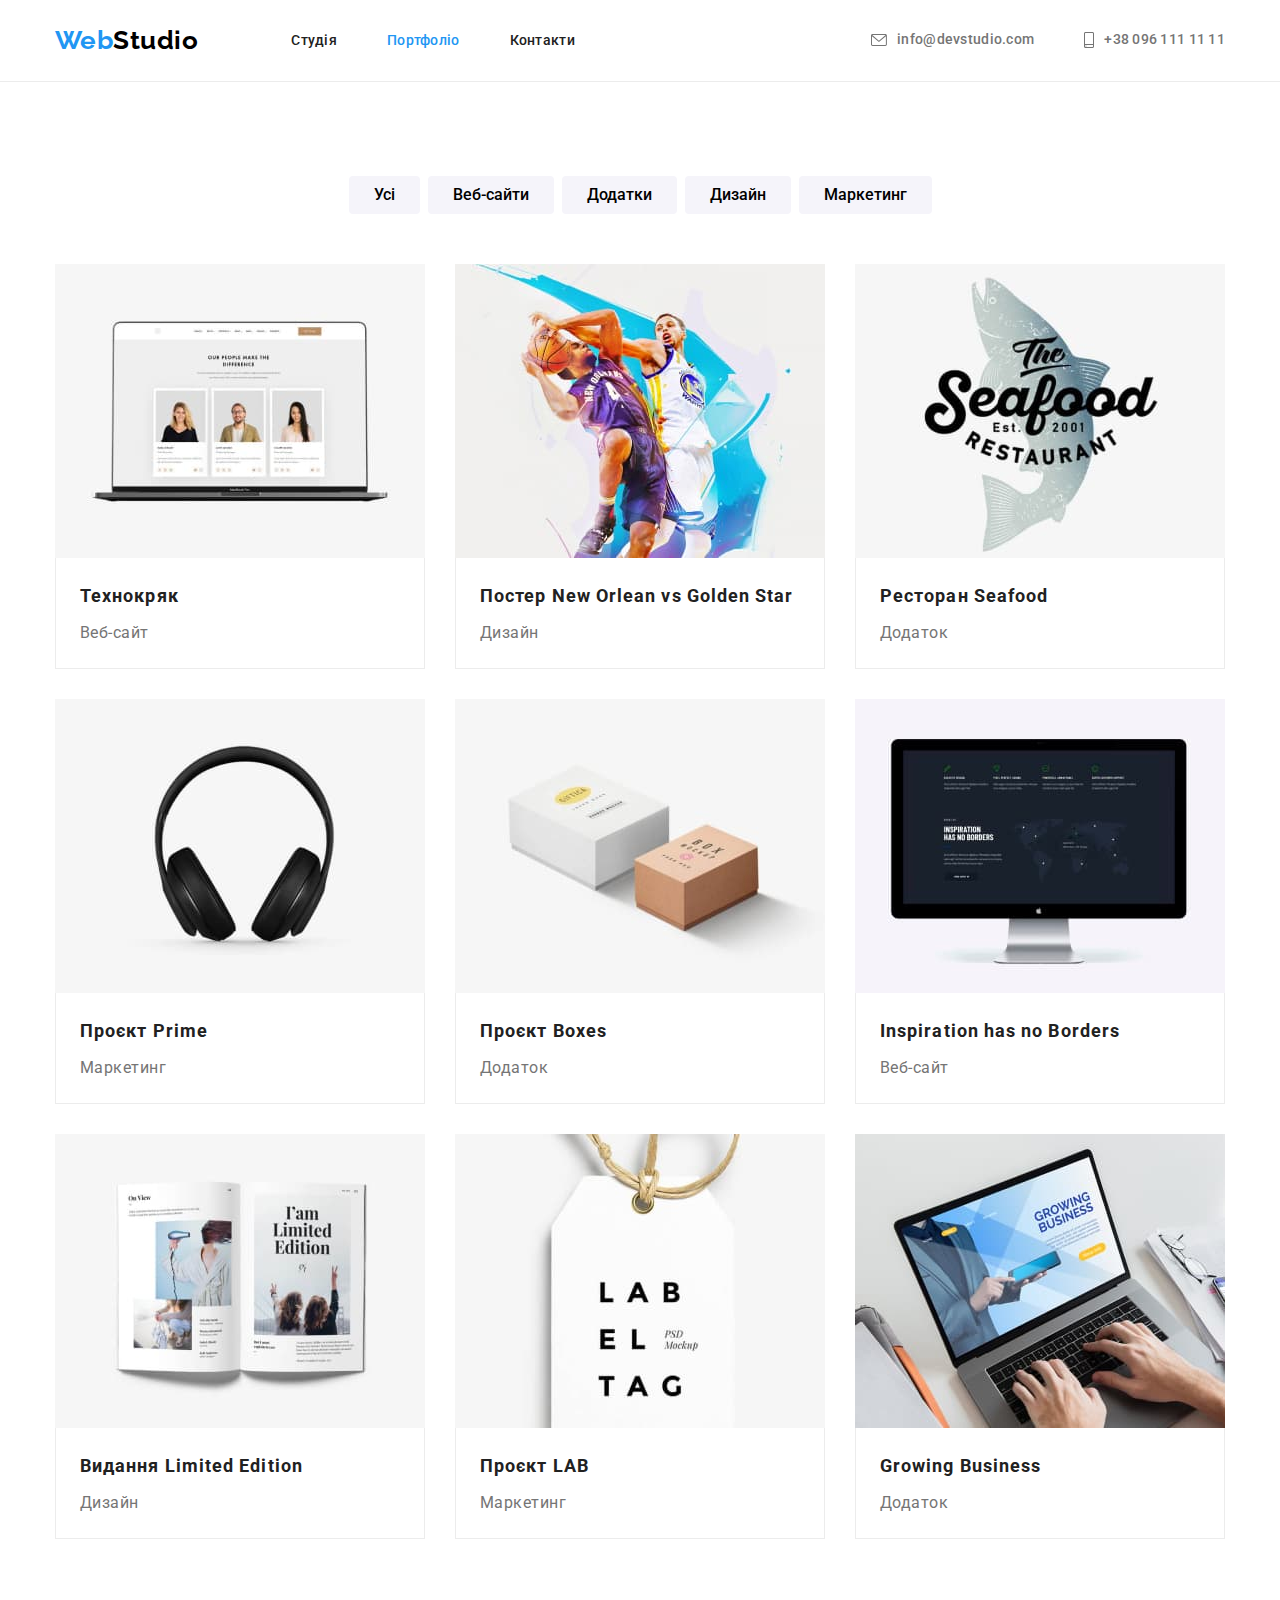
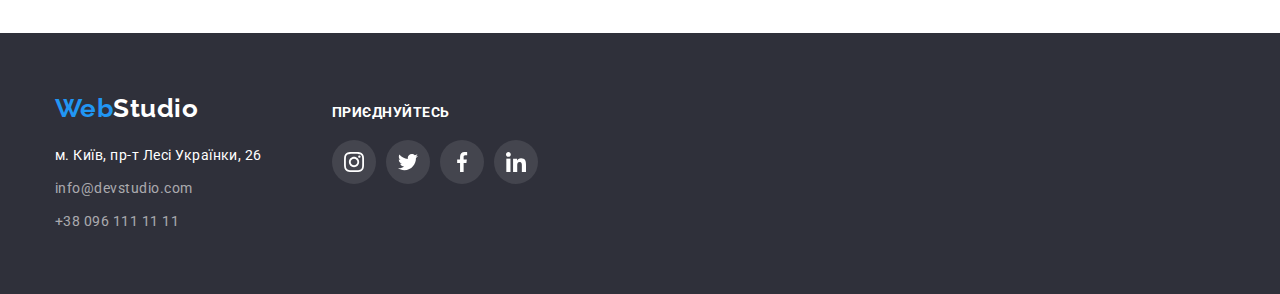
==== portfolio.html @ dd280669 "creates repo" ====
<!DOCTYPE html>
<html lang="uk">
  <head>
    <meta charset="UTF-8" />
    <meta http-equiv="X-UA-Compatible" content="IE=edge" />
    <meta name="viewport" content="width=device-width, initial-scale=1.0" />
    <link
      href="https://fonts.googleapis.com/css2?family=Raleway:wght@700&family=Roboto:wght@400;500;700;900&display=swap"
      rel="stylesheet"
    />
    <link
      rel="stylesheet"
      href="https://cdn.jsdelivr.net/npm/modern-normalize@1.1.0/modern-normalize.min.css"
    />
    <link rel="stylesheet" href="./styles/styles.css" />
    <title>Портфоліо</title>
  </head>
  <body>
    <!--header-->
    <header class="page-header">
      <div class="container main-header">
        <nav class="header-nav">
          <div class="head-wrap">
            <a class="logo link" href="./index.html" lang="en">
              <span class="logo-accent">Web</span>Studio</a
            >
            <ul class="nav list">
              <li class="nav-list-item">
                <a href="./index.html" class="nav-link link">Студія</a>
              </li>
              <li class="nav-list-item">
                <a href="./portfolio.html" class="nav-link link current"
                  >Портфоліо</a
                >
              </li>
              <li class="nav-list-item">
                <a href="#" class="nav-link link">Контакти</a>
              </li>
            </ul>
          </div>
        </nav>
        <ul class="contacts list">
          <li class="header-contacts-item">
            <a
              href="mailto:info@devstudio.com"
              lang="en"
              class="header-contact-link link"
            >
              <svg class="icon-header">
                <use
                  lang="en"
                  aria-label="mail icon"
                  href="./images/sprite.svg#icon-envelope"
                ></use>
              </svg>
              info@devstudio.com</a
            >
          </li>
          <li class="header-contacts-item">
            <a href="tel:+380961111111" class="header-contact-link link">
              <svg class="icon-header telephone">
                <use
                  lang="en"
                  aria-label="telephone icon"
                  href="./images/sprite.svg#icon-smartphone"
                ></use>
              </svg>
              +38 096 111 11 11</a
            >
          </li>
        </ul>
      </div>
    </header>
    <!--content-->
    <main class="portfolio-content">
      <section class="gallery section">
        <div class="container">
          <h1 class="title-hide">Портфоліо</h1>
          <ul class="filter-list list">
            <li><button type="button" class="portfolio-button">Усі</button></li>
            <li>
              <button type="button" class="portfolio-button">Веб-сайти</button>
            </li>
            <li>
              <button type="button" class="portfolio-button">Додатки</button>
            </li>
            <li>
              <button type="button" class="portfolio-button">Дизайн</button>
            </li>
            <li>
              <button type="button" class="portfolio-button">Маркетинг</button>
            </li>
          </ul>
          <ul class="gallery-list list">
            <li class="portfolio-list-item item">
              <a class="project-link link" href="#">
                <img
                  src="./images/portfolio/project1.jpg"
                  alt="Технокряк"
                  width="370"
                />
                <div class="project-wrapper">
                  <h2 class="project-name">Технокряк</h2>
                  <p class="project-type">Веб-сайт</p>
                </div>
              </a>
            </li>
            <li class="portfolio-list-item item">
              <a class="project-link link" href="#">
                <img
                  src="./images/portfolio/project2.jpg"
                  alt="Постер New Orlean vs Golden Star"
                  width="370"
                />
                <div class="project-wrapper">
                  <h2 class="project-name">
                    Постер <span lang="en">New Orlean vs Golden Star </span>
                  </h2>
                  <p class="project-type">Дизайн</p>
                </div>
              </a>
            </li>
            <li class="portfolio-list-item item">
              <a class="project-link link" href="#">
                <img
                  src="./images/portfolio/project3.jpg"
                  alt="Ресторан Seafood"
                  width="370"
                />
                <div class="project-wrapper">
                  <h2 class="project-name">
                    Ресторан <span lang="en">Seafood</span>
                  </h2>
                  <p class="project-type">Додаток</p>
                </div>
              </a>
            </li>
            <li class="portfolio-list-item item">
              <a class="project-link link" href="#">
                <img
                  src="./images/portfolio/project4.jpg"
                  alt="Проєкт Prime"
                  width="370"
                />
                <div class="project-wrapper">
                  <h2 class="project-name">Проєкт <span>Prime</span></h2>
                  <p class="project-type">Маркетинг</p>
                </div>
              </a>
            </li>
            <li class="portfolio-list-item item">
              <a class="project-link link" href="#">
                <img
                  src="./images/portfolio/project5.jpg"
                  alt="Проєкт Boxes"
                  width="370"
                />
                <div class="project-wrapper">
                  <h2 class="project-name">
                    Проєкт <span lang="en">Boxes</span>
                  </h2>
                  <p class="project-type">Додаток</p>
                </div>
              </a>
            </li>
            <li class="portfolio-list-item item">
              <a class="project-link link" href="#">
                <img
                  src="./images/portfolio/project6.jpg"
                  alt="Inspiration has no Borders"
                  width="370"
                />
                <div class="project-wrapper">
                  <h2 class="project-name" lang="en">
                    Inspiration has no Borders
                  </h2>
                  <p class="project-type">Веб-сайт</p>
                </div>
              </a>
            </li>
            <li class="portfolio-list-item item">
              <a class="project-link link" href="#">
                <img
                  src="./images/portfolio/project7.jpg"
                  alt="Видання Limited Edition"
                  width="370"
                />
                <div class="project-wrapper">
                  <h2 class="project-name">
                    Видання <span lang="en">Limited Edition</span>
                  </h2>
                  <p class="project-type">Дизайн</p>
                </div>
              </a>
            </li>
            <li class="portfolio-list-item item">
              <a class="project-link link" href="#">
                <img
                  src="./images/portfolio/project8.jpg"
                  alt="Проєкт LAB"
                  width="370"
                />
                <div class="project-wrapper">
                  <h2 class="project-name">
                    Проєкт <span lang="en">LAB</span>
                  </h2>
                  <p class="project-type">Маркетинг</p>
                </div>
              </a>
            </li>
            <li class="portfolio-list-item item">
              <a class="project-link link" href="#">
                <img
                  src="./images/portfolio/project9.jpg"
                  alt="Growing Business"
                  width="370"
                />
                <div class="project-wrapper">
                  <h2 class="project-name" lang="en">Growing Business</h2>
                  <p class="project-type">Додаток</p>
                </div>
              </a>
            </li>
          </ul>
        </div>
      </section>
    </main>
    <!--footer-->
    <footer class="main-footer">
      <div class="container footer-wrapper">
        <div class="footer-left-side">
          <a class="footer-logo link" href="./index.html" lang="en">
            <span class="logo-accent">Web</span>Studio</a
          >
          <address class="footer-address">
            <ul class="address-list list">
              <li class="footer-address-item">
                <a
                  class="address-map link"
                  href="https://goo.gl/maps/CPtrU1FHBa2aNyZL9"
                  target="_blank"
                  rel="noopener noreferrer nofollow"
                  >м. Київ, пр-т Лесі Українки, 26</a
                >
              </li>
              <li class="footer-address-item">
                <a
                  class="footer-contact link"
                  href="mailto:info@devstudio.com"
                  lang="en"
                  >info@devstudio.com</a
                >
              </li>
              <li class="footer-address-item">
                <a class="footer-contact link" href="tel:+380961111111"
                  >+38 096 111 11 11</a
                >
              </li>
            </ul>
          </address>
        </div>

        <div class="footer-social">
          <p class="foter-social-title">приєднуйтесь</p>
          <ul class="social-list list">
            <li class="footer-social-item">
              <a class="footer-social-link" href="">
                <svg class="footer-social-icon">
                  <use href="./images/sprite.svg#icon-instagram"></use>
                </svg>
              </a>
            </li>
            <li class="footer-social-item">
              <a class="footer-social-link" href="">
                <svg class="footer-social-icon">
                  <use href="./images/sprite.svg#icon-twitter"></use>
                </svg>
              </a>
            </li>
            <li class="footer-social-item">
              <a class="footer-social-link" href="">
                <svg class="footer-social-icon">
                  <use href="./images/sprite.svg#icon-facebook"></use>
                </svg>
              </a>
            </li>
            <li class="footer-social-item">
              <a class="footer-social-link" href="">
                <svg class="footer-social-icon">
                  <use href="./images/sprite.svg#icon-linkedin"></use>
                </svg>
              </a>
            </li>
          </ul>
        </div>
      </div>
    </footer>
  </body>
</html>
---- styles/styles.css ----
:root {
  /* colors */
  --main-theme-color: #fff;
  --secondary-theme-color: #f5f5f5;
  --hero-bg-color: #c4c4c4;
  --hero-overlay-color: rgba(47, 48, 58, 0.4);
  --footer-bg-color: #2f303a;
  --filter-button-bg-color: #f5f4fa;
  --main-text-color: #212121;
  --secondary-text-color: #757575;
  --logo-header-color: #000;
  --accent-color: #2196f3;
  --button-bg-accent-color: #188ce8;
  --footer-contact-color: rgba(255, 255, 255, 0.6);
  --border-color: #ececec;
  --button-shadow: rgba(0, 0, 0, 0.15);
  --feature-bg-color: #f5f4fa;
  --team-member-box-shadow-color1: rgba(0, 0, 0, 0.12);
  --team-member-box-shadow-color2: rgba(0, 0, 0, 0.14);
  --team-member-box-shadow-color3: rgba(0, 0, 0, 0.2);
  --social-list-icon-fill: #afb1b8;
  --footer-social-link-color: rgba(255, 255, 255, 0.1);
  --portfolio-card-shadow-color1: rgba(0, 0, 0, 0.1);
  --portfolio-card-shadow-color2: rgba(0, 0, 0, 0.8);
  --portfolio-card-shadow-color3: rgba(0, 0, 0, 0.12);
  --portfolio-card-border-color: #eeeeee;

  /* fonts */
  --primary-font: "roboto", sans-serif;
  --secondary-font: "raleway", sans-serif;
}

/* styles reset */

h1,
h2,
h3,
h4,
p {
  margin-top: 0;
  margin-bottom: 0;
}

ul,
ol {
  margin-top: 0;
  margin-bottom: 0;
  padding-left: 0;
}

.link {
  text-decoration: none;
}

.list {
  list-style: none;
}

img {
  display: block;
  max-width: 100%;
  height: auto;
}

button {
  cursor: pointer;
}

/* =================common styles================ */
body {
  font-family: var(--primary-font);
  background-color: var(--main-theme-color);
  color: var(--main-text-color);
  letter-spacing: 0.03em;
}

.title-hide {
  position: absolute;
  white-space: nowrap;
  width: 1px;
  height: 1px;
  overflow: hidden;
  border: 0;
  padding: 0;
  clip: rect(0 0 0 0);
  clip-path: inset(50%);
  margin: -1px;
}

.container {
  width: 1200px;
  margin-left: auto;
  margin-right: auto;
  padding-left: 15px;
  padding-right: 15px;
}

.section {
  padding-bottom: 94px;
  padding-top: 94px;
}

.section-title {
  margin-bottom: 50px;

  text-align: center;
  font-weight: 700;
  font-size: 36px;
  line-height: 1.16;
}

/* =================/common styles================ */

/* =================index.html styles================ */

/* =====================header-styles===================== */
.page-header {
  border-bottom: 1px solid var(--border-color);
}

.main-header {
  display: flex;
  justify-content: space-between;
  align-items: center;
}

.head-wrap {
  display: flex;
  align-items: center;
}

.nav {
  display: flex;
  column-gap: 50px;
}

.logo {
  margin-right: 93px;
  padding-top: 25px;
  padding-bottom: 25px;

  font-family: var(--secondary-font);
  font-weight: 700;
  font-size: 26px;
  line-height: 1.19;
  color: var(--logo-header-color);
}

.logo-accent {
  color: var(--accent-color);
}

.nav-link {
  padding-top: 32px;
  padding-bottom: 32px;

  font-weight: 500;
  font-size: 14px;
  line-height: 1.14;
  letter-spacing: 0.02em;
  color: var(--main-text-color);
}

.nav .nav-link:hover,
.nav .nav-link:focus {
  color: var(--accent-color);
}

.contacts {
  display: flex;
  column-gap: 50px;
}

.icon-header {
  width: 16px;
  height: 12px;
  margin-right: 10px;
  fill: currentColor;
}

.icon-header.telephone {
  width: 10px;
  height: 16px;
}

.header-contact-link {
  padding-top: 32px;
  padding-bottom: 32px;

  display: flex;
  align-items: center;

  font-weight: 500;
  font-size: 14px;
  line-height: 1.14;
  letter-spacing: 0.02em;
  color: var(--secondary-text-color);
}

.header-contact-link:hover,
.header-contact-link:focus {
  color: var(--accent-color);
  fill: var(--accent-color);
}

/* =====================/header-styles===================== */

/* =====================hero-styles===================== */
.hero {
  margin: 0 auto;

  background-color: var(--hero-bg-color);
  background-image: linear-gradient(
      var(--hero-overlay-color),
      var(--hero-overlay-color)
    ),
    url(../images/main/bg.jpg);
  background-repeat: no-repeat;
  background-position: center;
  background-size: cover;

  max-width: 1600px;
  text-align: center;
  padding-top: 200px;
  padding-bottom: 200px;
}

.hero-title {
  margin-bottom: 30px;
  margin-left: auto;
  margin-right: auto;

  width: 700px;
  font-weight: 900;
  font-size: 44px;
  line-height: 1.36;
  letter-spacing: 0.06em;
  text-transform: uppercase;
  color: var(--main-theme-color);
}

.hero-button {
  display: flex;
  justify-content: center;
  align-items: center;

  margin-left: auto;
  margin-right: auto;

  width: 216px;
  height: 50px;

  text-align: center;
  font-family: inherit;
  background-color: var(--accent-color);
  font-weight: 700;
  font-size: 16px;
  line-height: 1.88;
  letter-spacing: 0.06em;
  color: var(--main-theme-color);
  cursor: pointer;

  border: 0;
  box-shadow: 0px 4px 4px var(--button-shadow);
  border-radius: 4px;
}

.hero-button:hover,
.hero-button:focus {
  background-color: var(--button-bg-accent-color);
}
/* =================/hero styles================ */

/* =================features styles================ */

.feature-icon-wrapper {
  display: flex;
  justify-content: center;
  align-items: center;

  margin-bottom: 30px;

  width: 270px;
  height: 120px;
  background: var(--feature-bg-color);
  border-radius: 4px;
}

.feature-icon {
  width: 70px;
  height: 70px;
}

.features-list {
  display: flex;
  column-gap: 30px;
}

.feature-item {
  flex-basis: calc((100% - 90px) / 4);
}

.feature-title {
  margin-bottom: 10px;

  font-weight: 700;
  font-size: 14px;
  line-height: 1.14;
  text-transform: uppercase;
}

.feature-description {
  font-size: 14px;
  line-height: 1.71;
  color: var(--secondary-text-color);
}
/* =================/features styles================ */

/* =================our work - styles================ */
.our-work {
  padding-top: 0;
}

.work-list {
  display: flex;
  column-gap: 30px;
}

.work-list-line {
  flex-basis: calc((100%-60px) / 3);
}
/* =================/our work - styles================ */

/* =================our team - styles================ */

.our-team {
  background-color: var(--filter-button-bg-color);
}

.team-list {
  display: flex;
  flex-wrap: wrap;
  gap: 30px;
}

.team-member-card {
  background-color: var(--main-theme-color);

  box-shadow: 0px 1px 3px var(--team-member-box-shadow-color1),
    0px 1px 1px var(--team-member-box-shadow-color2),
    0px 2px 1px var(--team-member-box-shadow-color3);
  border-radius: 0px 0px 4px 4px;
}

.team-member-card.item {
  flex-basis: calc((100% - 90px) / 4);
}

.member-description {
  padding: 30px;
}

.team-member {
  margin-bottom: 10px;

  text-align: center;

  font-weight: 500;
  font-size: 16px;
  line-height: 1.19;
}

.team-member-position {
  margin-bottom: 16px;

  text-align: center;

  font-size: 16px;
  line-height: 1.19;
  color: var(--secondary-text-color);
}

.social-list {
  display: flex;
  column-gap: 10px;
  justify-content: center;
}

.social-list-link {
  display: flex;
  justify-content: center;
  align-items: center;
  width: 44px;
  height: 44px;
  border-radius: 50%;
  background-color: var(--main-theme-color);
  fill: var(--social-list-icon-fill);
}

.social-list-icon {
  width: 20px;
  height: 20px;
}

.social-list-link:hover,
.social-list-link:focus {
  background-color: var(--accent-color);
}

.social-list-link:hover .social-list-icon,
.social-list-link:focus .social-list-icon {
  fill: var(--main-theme-color);
}
/* =================/our team - styles================ */

/* =================our clients - styles================ */

.clients-list {
  display: flex;
  gap: 30px;
}

.clients-link {
  border: 1px solid var(--social-list-icon-fill);
  border-radius: 4px;
  display: flex;
  justify-content: center;
  align-items: center;

  width: 170px;
  height: 92px;

  fill: var(--social-list-icon-fill);
}

.clients-logo-icon {
  width: 106px;
  height: 60px;
}

.clients-link:hover,
.clients-link:focus {
  border: 1px solid var(--accent-color);
}

.clients-link:hover .clients-logo-icon,
.clients-link:focus .clients-logo-icon {
  fill: var(--accent-color);
}

/* =================/our clients - styles================ */

/* =================footer styles================ */
.main-footer {
  padding-top: 60px;
  padding-bottom: 60px;
  background-color: var(--footer-bg-color);
}

.footer-wrapper {
  display: flex;
  align-items: baseline;
}

.footer-logo {
  display: block;
  margin-bottom: 20px;

  font-family: var(--secondary-font);
  font-weight: 700;
  font-size: 26px;
  line-height: 1.19;
  color: var(--main-theme-color);
}

.footer-address-item:not(:last-child) {
  margin-bottom: 9px;
}

.address-map {
  font-style: normal;
  font-size: 14px;
  line-height: 1.71;
  color: var(--main-theme-color);
}

.footer-contact {
  font-style: normal;
  font-size: 14px;
  line-height: 1.71;
  color: var(--footer-contact-color);
}

.address-map:hover,
.address-map:focus,
.footer-contact:hover,
.footer-contact:focus {
  color: var(--accent-color);
}

.footer-social {
  margin-left: 70px;
}

.foter-social-title {
  text-transform: uppercase;
  font-weight: 700;
  font-size: 14px;
  line-height: 1, 14;

  margin-bottom: 20px;

  color: var(--main-theme-color);
}

.footer-social-list {
  display: flex;
  justify-content: flex-start;
}

.footer-social-link {
  display: flex;
  justify-content: center;
  align-items: center;
  width: 44px;
  height: 44px;
  border-radius: 50%;
  background-color: var(--footer-social-link-color);
  fill: var(--main-theme-color);
}
.footer-social-icon {
  width: 20px;
  height: 20px;
}

.footer-social-link:hover,
.footer-social-link:focus {
  background-color: var(--accent-color);
}
/* =================/footer styles================ */

/* =================portfolio.html styles================ */

/* =================portfolio styles================ */

.filter-list {
  margin-bottom: 50px;
  display: flex;
  justify-content: center;
  column-gap: 8px;
}

.portfolio-button {
  padding-top: 6px;
  padding-bottom: 6px;
  padding-left: 25px;
  padding-right: 25px;

  min-width: 63px;

  background-color: var(--filter-button-bg-color);
  font-family: inherit;
  font-weight: 500;
  font-size: 16px;
  line-height: 1.63;
  cursor: pointer;

  border: 0;
  border-radius: 4px;
}

.portfolio-button:hover,
.portfolio-button:focus {
  background-color: var(--accent-color);
  color: var(--main-theme-color);

  box-shadow: 0px 3px 1px rgba(0, 0, 0, 0.1), 0px 1px 2px rgba(0, 0, 0, 0.08),
    0px 2px 2px rgba(0, 0, 0, 0.12);
}

.gallery-list {
  display: flex;
  flex-wrap: wrap;
  gap: 30px;
}

.project-link {
  display: inline-block;
}

.project-link:hover,
.project-link:focus {
  box-shadow: 0px 1px 1px rgba(0, 0, 0, 0.12), 0px 4px 4px rgba(0, 0, 0, 0.06),
    1px 4px 6px rgba(0, 0, 0, 0.16);
}

.item {
  flex-basis: calc((100% - 60px) / 3);
}

.project-wrapper {
  padding-left: 24px;
  padding-right: 24px;
  padding-top: 20px;
  padding-bottom: 20px;
  border-bottom: 1px solid var(--border-color);
  border-left: 1px solid var(--border-color);
  border-right: 1px solid var(--border-color);
}

.project-name {
  margin-bottom: 4px;

  font-weight: 700;
  font-size: 18px;
  line-height: 2;
  letter-spacing: 0.06em;
  color: var(--main-text-color);
}

.project-type {
  font-size: 16px;
  line-height: 1.88;
  color: var(--secondary-text-color);
}

.current {
  color: var(--accent-color);
}
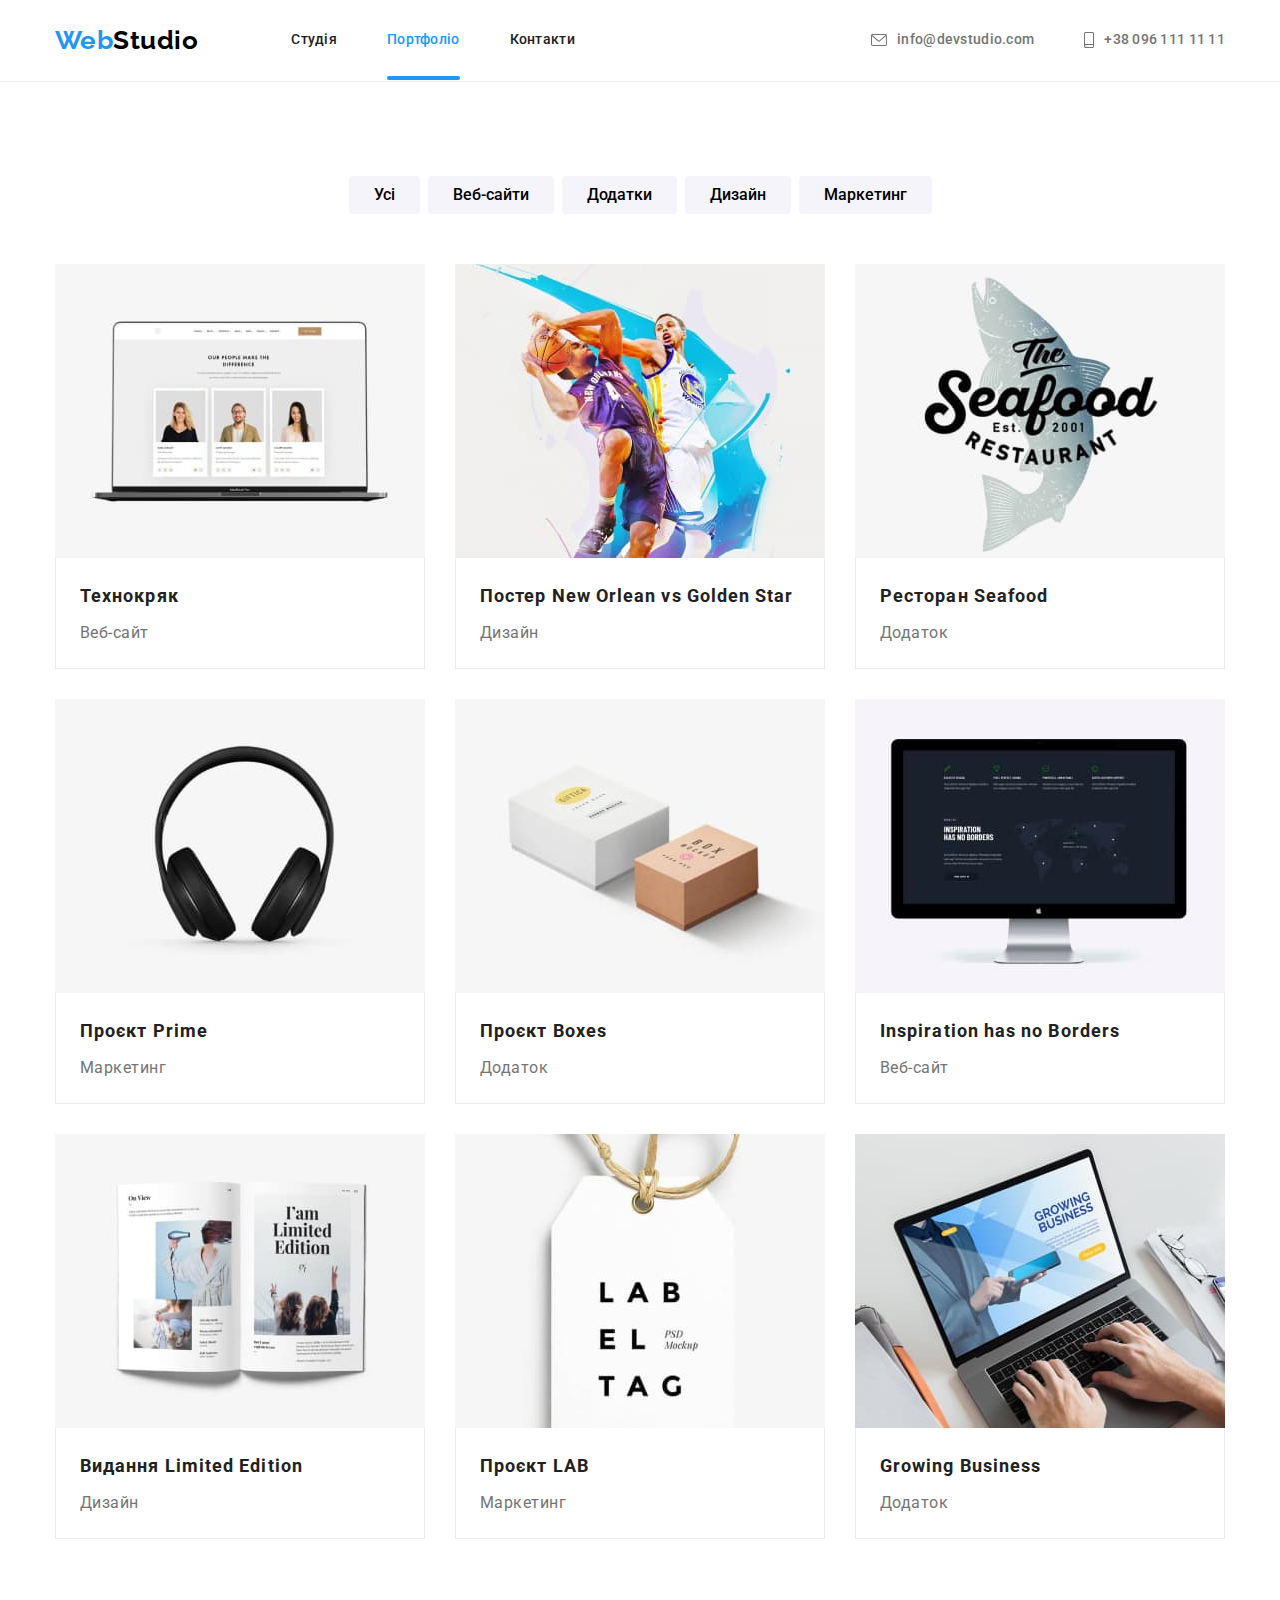
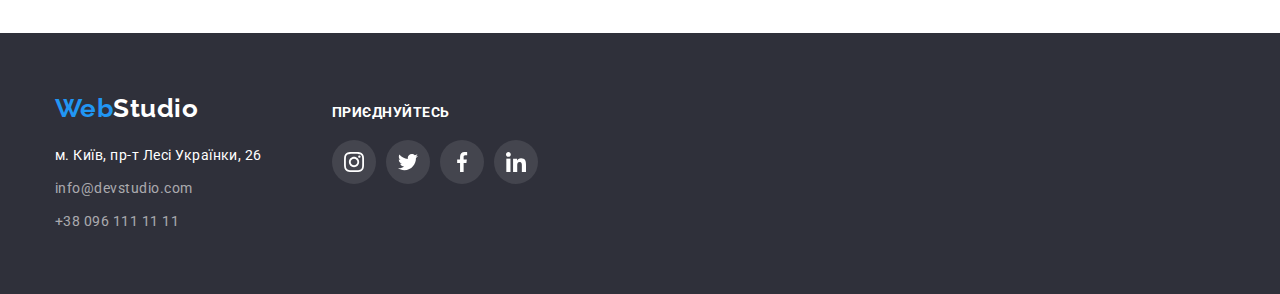
==== commit 97cf5698: "adds animations and modal" ====
--- a/portfolio.html
+++ b/portfolio.html
@@ -94,11 +94,18 @@
           <ul class="gallery-list list">
             <li class="portfolio-list-item item">
               <a class="project-link link" href="#">
-                <img
-                  src="./images/portfolio/project1.jpg"
-                  alt="Технокряк"
-                  width="370"
-                />
+                <div class="project-link-overlay">
+                  <img
+                    src="./images/portfolio/project1.jpg"
+                    alt="Технокряк"
+                    width="370"
+                  />
+                  <p class="project-link-overlay-text">
+                    Ресурс пропонує комплексні пропозиції з різним рівнем
+                    функціоналу та сервісів. Все це дозволить відвідувачу
+                    отримати вичерпні відомості про компанію чи приватну особу.
+                  </p>
+                </div>
                 <div class="project-wrapper">
                   <h2 class="project-name">Технокряк</h2>
                   <p class="project-type">Веб-сайт</p>
@@ -107,11 +114,19 @@
             </li>
             <li class="portfolio-list-item item">
               <a class="project-link link" href="#">
-                <img
-                  src="./images/portfolio/project2.jpg"
-                  alt="Постер New Orlean vs Golden Star"
-                  width="370"
-                />
+                <div class="project-link-overlay">
+                  <img
+                    src="./images/portfolio/project2.jpg"
+                    alt="Постер New Orlean vs Golden Star"
+                    width="370"
+                  />
+                  <p class="project-link-overlay-text">
+                    Ресурс пропонує комплексні пропозиції з різним рівнем
+                    функціоналу та сервісів. Все це дозволить відвідувачу
+                    отримати вичерпні відомості про компанію чи приватну особу.
+                  </p>
+                </div>
+
                 <div class="project-wrapper">
                   <h2 class="project-name">
                     Постер <span lang="en">New Orlean vs Golden Star </span>
@@ -122,11 +137,19 @@
             </li>
             <li class="portfolio-list-item item">
               <a class="project-link link" href="#">
-                <img
-                  src="./images/portfolio/project3.jpg"
-                  alt="Ресторан Seafood"
-                  width="370"
-                />
+                <div class="project-link-overlay">
+                  <img
+                    src="./images/portfolio/project3.jpg"
+                    alt="Ресторан Seafood"
+                    width="370"
+                  />
+                  <p class="project-link-overlay-text">
+                    Ресурс пропонує комплексні пропозиції з різним рівнем
+                    функціоналу та сервісів. Все це дозволить відвідувачу
+                    отримати вичерпні відомості про компанію чи приватну особу.
+                  </p>
+                </div>
+
                 <div class="project-wrapper">
                   <h2 class="project-name">
                     Ресторан <span lang="en">Seafood</span>
@@ -137,11 +160,19 @@
             </li>
             <li class="portfolio-list-item item">
               <a class="project-link link" href="#">
-                <img
-                  src="./images/portfolio/project4.jpg"
-                  alt="Проєкт Prime"
-                  width="370"
-                />
+                <div class="project-link-overlay">
+                  <img
+                    src="./images/portfolio/project4.jpg"
+                    alt="Проєкт Prime"
+                    width="370"
+                  />
+                  <p class="project-link-overlay-text">
+                    Ресурс пропонує комплексні пропозиції з різним рівнем
+                    функціоналу та сервісів. Все це дозволить відвідувачу
+                    отримати вичерпні відомості про компанію чи приватну особу.
+                  </p>
+                </div>
+
                 <div class="project-wrapper">
                   <h2 class="project-name">Проєкт <span>Prime</span></h2>
                   <p class="project-type">Маркетинг</p>
@@ -150,11 +181,19 @@
             </li>
             <li class="portfolio-list-item item">
               <a class="project-link link" href="#">
-                <img
-                  src="./images/portfolio/project5.jpg"
-                  alt="Проєкт Boxes"
-                  width="370"
-                />
+                <div class="project-link-overlay">
+                  <img
+                    src="./images/portfolio/project5.jpg"
+                    alt="Проєкт Boxes"
+                    width="370"
+                  />
+                  <p class="project-link-overlay-text">
+                    Ресурс пропонує комплексні пропозиції з різним рівнем
+                    функціоналу та сервісів. Все це дозволить відвідувачу
+                    отримати вичерпні відомості про компанію чи приватну особу.
+                  </p>
+                </div>
+
                 <div class="project-wrapper">
                   <h2 class="project-name">
                     Проєкт <span lang="en">Boxes</span>
@@ -165,11 +204,19 @@
             </li>
             <li class="portfolio-list-item item">
               <a class="project-link link" href="#">
-                <img
-                  src="./images/portfolio/project6.jpg"
-                  alt="Inspiration has no Borders"
-                  width="370"
-                />
+                <div class="project-link-overlay">
+                  <img
+                    src="./images/portfolio/project6.jpg"
+                    alt="Inspiration has no Borders"
+                    width="370"
+                  />
+                  <p class="project-link-overlay-text">
+                    Ресурс пропонує комплексні пропозиції з різним рівнем
+                    функціоналу та сервісів. Все це дозволить відвідувачу
+                    отримати вичерпні відомості про компанію чи приватну особу.
+                  </p>
+                </div>
+
                 <div class="project-wrapper">
                   <h2 class="project-name" lang="en">
                     Inspiration has no Borders
@@ -180,11 +227,19 @@
             </li>
             <li class="portfolio-list-item item">
               <a class="project-link link" href="#">
-                <img
-                  src="./images/portfolio/project7.jpg"
-                  alt="Видання Limited Edition"
-                  width="370"
-                />
+                <div class="project-link-overlay">
+                  <img
+                    src="./images/portfolio/project7.jpg"
+                    alt="Видання Limited Edition"
+                    width="370"
+                  />
+                  <p class="project-link-overlay-text">
+                    Ресурс пропонує комплексні пропозиції з різним рівнем
+                    функціоналу та сервісів. Все це дозволить відвідувачу
+                    отримати вичерпні відомості про компанію чи приватну особу.
+                  </p>
+                </div>
+
                 <div class="project-wrapper">
                   <h2 class="project-name">
                     Видання <span lang="en">Limited Edition</span>
@@ -195,11 +250,19 @@
             </li>
             <li class="portfolio-list-item item">
               <a class="project-link link" href="#">
-                <img
-                  src="./images/portfolio/project8.jpg"
-                  alt="Проєкт LAB"
-                  width="370"
-                />
+                <div class="project-link-overlay">
+                  <img
+                    src="./images/portfolio/project8.jpg"
+                    alt="Проєкт LAB"
+                    width="370"
+                  />
+                  <p class="project-link-overlay-text">
+                    Ресурс пропонує комплексні пропозиції з різним рівнем
+                    функціоналу та сервісів. Все це дозволить відвідувачу
+                    отримати вичерпні відомості про компанію чи приватну особу.
+                  </p>
+                </div>
+
                 <div class="project-wrapper">
                   <h2 class="project-name">
                     Проєкт <span lang="en">LAB</span>
@@ -210,11 +273,19 @@
             </li>
             <li class="portfolio-list-item item">
               <a class="project-link link" href="#">
-                <img
-                  src="./images/portfolio/project9.jpg"
-                  alt="Growing Business"
-                  width="370"
-                />
+                <div class="project-link-overlay">
+                  <img
+                    src="./images/portfolio/project9.jpg"
+                    alt="Growing Business"
+                    width="370"
+                  />
+                  <p class="project-link-overlay-text">
+                    Ресурс пропонує комплексні пропозиції з різним рівнем
+                    функціоналу та сервісів. Все це дозволить відвідувачу
+                    отримати вичерпні відомості про компанію чи приватну особу.
+                  </p>
+                </div>
+
                 <div class="project-wrapper">
                   <h2 class="project-name" lang="en">Growing Business</h2>
                   <p class="project-type">Додаток</p>
--- a/styles/styles.css
+++ b/styles/styles.css
@@ -4,6 +4,7 @@
   --secondary-theme-color: #f5f5f5;
   --hero-bg-color: #c4c4c4;
   --hero-overlay-color: rgba(47, 48, 58, 0.4);
+  --our-work-overlay-bg: rgba(47, 48, 58, 0.8);
   --footer-bg-color: #2f303a;
   --filter-button-bg-color: #f5f4fa;
   --main-text-color: #212121;
@@ -24,10 +25,15 @@
   --portfolio-card-shadow-color2: rgba(0, 0, 0, 0.8);
   --portfolio-card-shadow-color3: rgba(0, 0, 0, 0.12);
   --portfolio-card-border-color: #eeeeee;
+  --portfolio-overlay-color: rgba(33, 150, 243, 0.9);
 
   /* fonts */
   --primary-font: "roboto", sans-serif;
   --secondary-font: "raleway", sans-serif;
+
+  /* animations */
+  --animation-timing-function: cubic-bezier(0.4, 0, 0.2, 1);
+  --animation-duration: 250ms;
 }
 
 /* styles reset */
@@ -150,7 +156,12 @@
   color: var(--accent-color);
 }
 
+.nav-list-item {
+  position: relative;
+}
+
 .nav-link {
+  display: block;
   padding-top: 32px;
   padding-bottom: 32px;
 
@@ -159,6 +170,21 @@
   line-height: 1.14;
   letter-spacing: 0.02em;
   color: var(--main-text-color);
+
+  transition: color var(--animation-duration) var(--animation-timing-function);
+}
+
+.current.nav-link::after {
+  position: absolute;
+  left: 0;
+  bottom: 0;
+
+  content: "";
+
+  width: 100%;
+  height: 4px;
+  background-color: var(--accent-color);
+  border-radius: 2px;
 }
 
 .nav .nav-link:hover,
@@ -175,7 +201,7 @@
   width: 16px;
   height: 12px;
   margin-right: 10px;
-  fill: currentColor;
+  --color: currentColor;
 }
 
 .icon-header.telephone {
@@ -195,12 +221,13 @@
   line-height: 1.14;
   letter-spacing: 0.02em;
   color: var(--secondary-text-color);
+
+  transition: color var(--animation-duration) var(--animation-timing-function);
 }
 
 .header-contact-link:hover,
 .header-contact-link:focus {
   color: var(--accent-color);
-  fill: var(--accent-color);
 }
 
 /* =====================/header-styles===================== */
@@ -263,6 +290,9 @@
   border: 0;
   box-shadow: 0px 4px 4px var(--button-shadow);
   border-radius: 4px;
+
+  transition: background-color var(--animation-duration)
+    var(--animation-timing-function);
 }
 
 .hero-button:hover,
@@ -329,6 +359,29 @@
 .work-list-line {
   flex-basis: calc((100%-60px) / 3);
 }
+
+.work-list-wrap {
+  position: relative;
+}
+
+.our-wor-topic {
+  position: absolute;
+  left: 0;
+  bottom: 0;
+
+  display: flex;
+  justify-content: center;
+  align-items: center;
+  height: 70px;
+  width: 100%;
+
+  text-transform: uppercase;
+  font-weight: 700;
+  font-size: 14px;
+  line-height: 1.14;
+  color: var(--main-theme-color);
+  background: var(--our-work-overlay-bg);
+}
 /* =================/our work - styles================ */
 
 /* =================our team - styles================ */
@@ -394,12 +447,17 @@
   height: 44px;
   border-radius: 50%;
   background-color: var(--main-theme-color);
-  fill: var(--social-list-icon-fill);
+  color: var(--social-list-icon-fill);
+
+  transition: background-color var(--animation-duration)
+    var(--animation-timing-function);
 }
 
 .social-list-icon {
   width: 20px;
   height: 20px;
+  --color: currentColor;
+  transition: color var(--animation-duration) var(--animation-timing-function);
 }
 
 .social-list-link:hover,
@@ -409,7 +467,7 @@
 
 .social-list-link:hover .social-list-icon,
 .social-list-link:focus .social-list-icon {
-  fill: var(--main-theme-color);
+  color: var(--main-theme-color);
 }
 /* =================/our team - styles================ */
 
@@ -430,12 +488,16 @@
   width: 170px;
   height: 92px;
 
-  fill: var(--social-list-icon-fill);
+  color: var(--social-list-icon-fill);
+
+  transition: border var(--animation-duration) var(--animation-timing-function);
 }
 
 .clients-logo-icon {
   width: 106px;
   height: 60px;
+  --color: currentColor;
+  transition: color var(--animation-duration) var(--animation-timing-function);
 }
 
 .clients-link:hover,
@@ -445,7 +507,7 @@
 
 .clients-link:hover .clients-logo-icon,
 .clients-link:focus .clients-logo-icon {
-  fill: var(--accent-color);
+  color: var(--accent-color);
 }
 
 /* =================/our clients - styles================ */
@@ -482,6 +544,7 @@
   font-size: 14px;
   line-height: 1.71;
   color: var(--main-theme-color);
+  transition: color var(--animation-duration) var(--animation-timing-function);
 }
 
 .footer-contact {
@@ -489,6 +552,7 @@
   font-size: 14px;
   line-height: 1.71;
   color: var(--footer-contact-color);
+  transition: color var(--animation-duration) var(--animation-timing-function);
 }
 
 .address-map:hover,
@@ -526,11 +590,14 @@
   height: 44px;
   border-radius: 50%;
   background-color: var(--footer-social-link-color);
-  fill: var(--main-theme-color);
+  color: var(--main-theme-color);
+  transition: background-color var(--animation-duration)
+    var(--animation-timing-function);
 }
 .footer-social-icon {
   width: 20px;
   height: 20px;
+  --color: currentColor;
 }
 
 .footer-social-link:hover,
@@ -538,6 +605,71 @@
   background-color: var(--accent-color);
 }
 /* =================/footer styles================ */
+
+/* =================modal styles================ */
+.backdrop {
+  position: fixed;
+  top: 0;
+  left: 0;
+  z-index: 100;
+  width: 100%;
+  height: 100%;
+  background-color: rgba(0, 0, 0, 0.2);
+
+  opacity: 1;
+  scale: 1;
+
+  transition: opacity var(--animation-duration) var(--animation-timing-function),
+    scale var(--animation-duration) var(--animation-timing-function);
+}
+
+.modal {
+  position: absolute;
+  top: 50%;
+  left: 50%;
+  transform: translate(-50%, -50%);
+
+  width: 528px;
+  height: 581px;
+
+  background: var(--main-theme-color);
+  box-shadow: 0px 1px 3px rgba(0, 0, 0, 0.12), 0px 1px 1px rgba(0, 0, 0, 0.14),
+    0px 2px 1px rgba(0, 0, 0, 0.2);
+  border-radius: 4px;
+}
+
+.close-modal-btn {
+  position: absolute;
+  right: 0;
+  top: 0;
+
+  display: flex;
+  justify-content: center;
+  align-items: center;
+
+  margin: 8px;
+
+  width: 30px;
+  height: 30px;
+  border-radius: 50%;
+  background: transparent;
+  border: 1px solid rgba(0, 0, 0, 0.1);
+  padding: 0;
+  color: var(--logo-header-color);
+}
+
+.modal-close-icon {
+  width: 18px;
+  height: 18px;
+  --color: currentColor;
+}
+
+.is-hidden {
+  visibility: hidden;
+  opacity: 0;
+  pointer-events: none;
+}
+/* =================/modal styles================ */
 
 /* =================portfolio.html styles================ */
 
@@ -567,6 +699,10 @@
 
   border: 0;
   border-radius: 4px;
+
+  transition: color var(--animation-duration) var(--animation-timing-function),
+    background-color var(--animation-duration) var(--animation-timing-function),
+    box-shadow var(--animation-duration) var(--animation-timing-function);
 }
 
 .portfolio-button:hover,
@@ -586,12 +722,47 @@
 
 .project-link {
   display: inline-block;
+  transition: box-shadow var(--animation-duration)
+    var(--animation-timing-function);
 }
 
 .project-link:hover,
 .project-link:focus {
   box-shadow: 0px 1px 1px rgba(0, 0, 0, 0.12), 0px 4px 4px rgba(0, 0, 0, 0.06),
     1px 4px 6px rgba(0, 0, 0, 0.16);
+}
+
+.project-link-overlay {
+  position: relative;
+  overflow: hidden;
+}
+
+.project-link:hover .project-link-overlay-text,
+.project-link:focus .project-link-overlay-text {
+  transform: translateY(0%);
+}
+
+.project-link-overlay-text {
+  position: absolute;
+
+  top: 0;
+  left: 0;
+
+  padding: 63px 24px;
+
+  width: 100%;
+  height: 100%;
+
+  text-align: left;
+  font-size: 18px;
+  line-height: 1.55;
+  background-color: var(--portfolio-overlay-color);
+  color: var(--main-theme-color);
+
+  transform: translateY(100%);
+
+  transition: transform var(--animation-duration)
+    var(--animation-timing-function);
 }
 
 .item {
